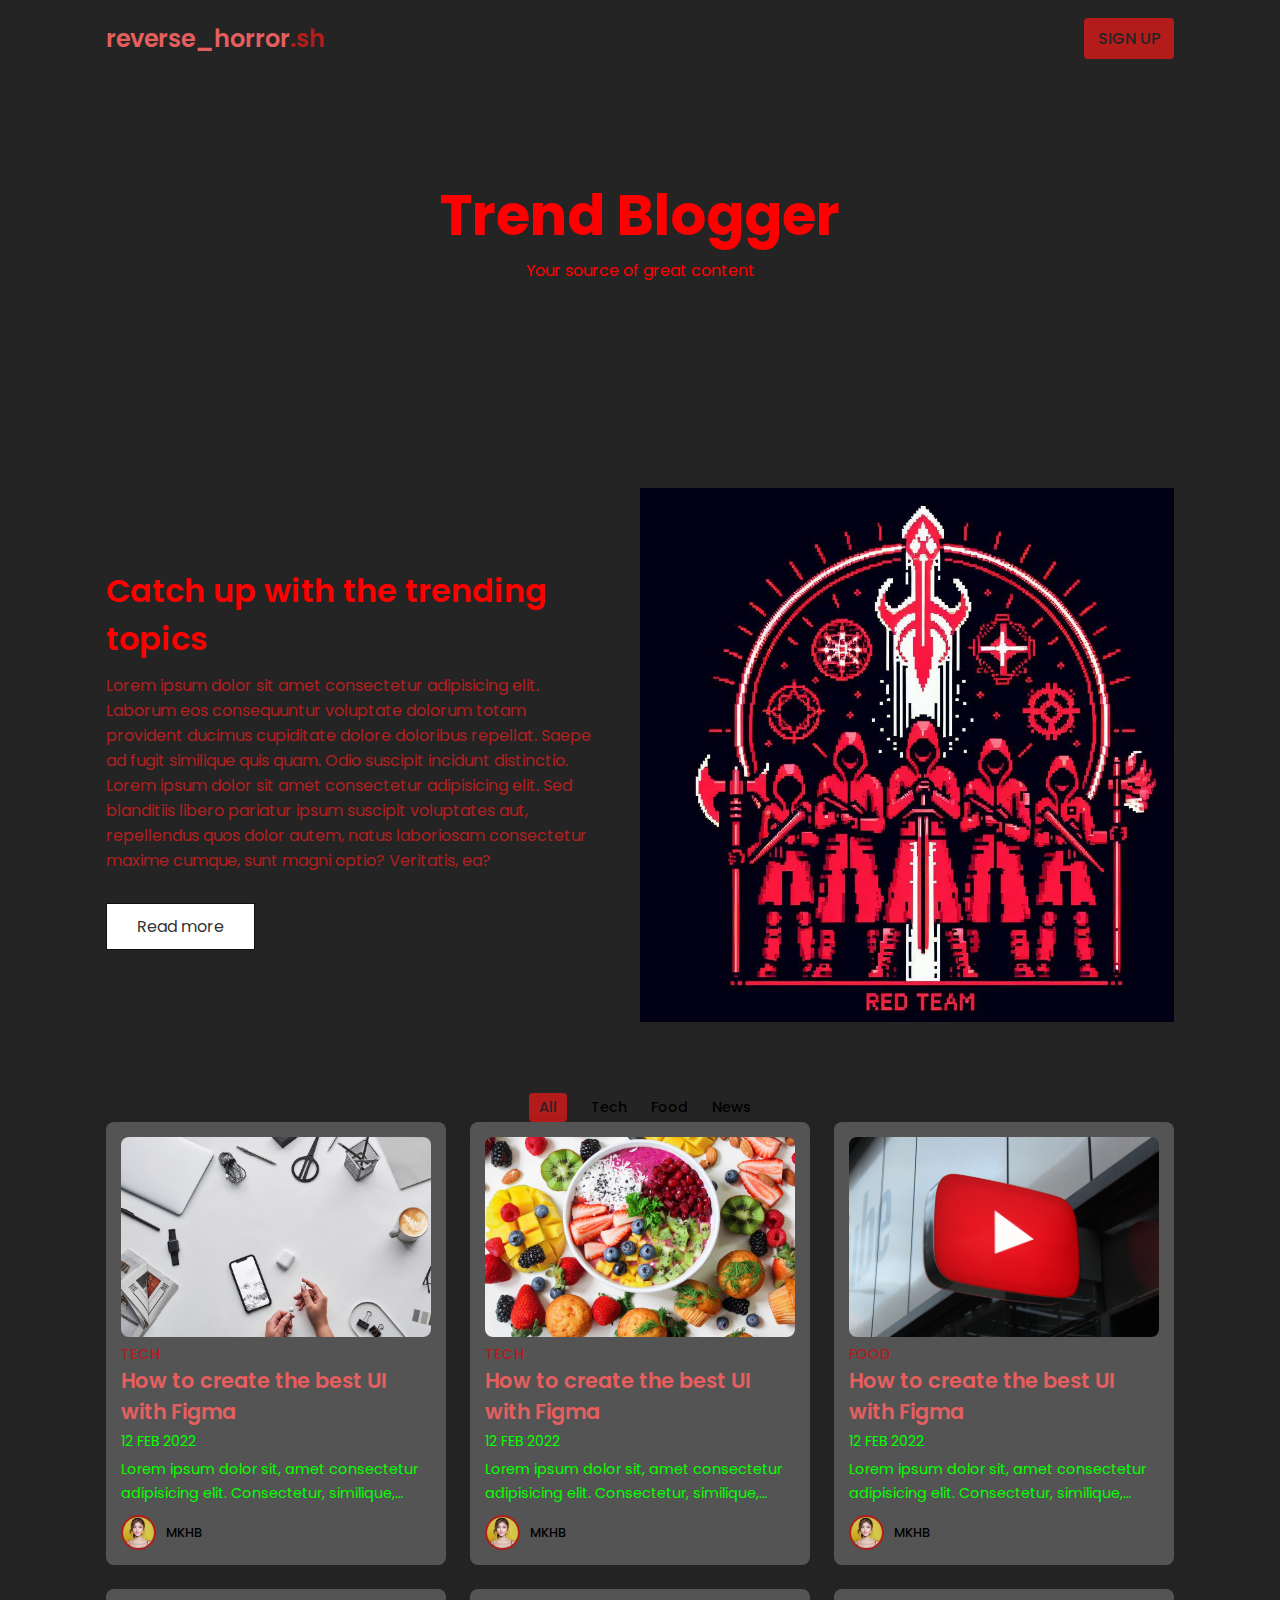
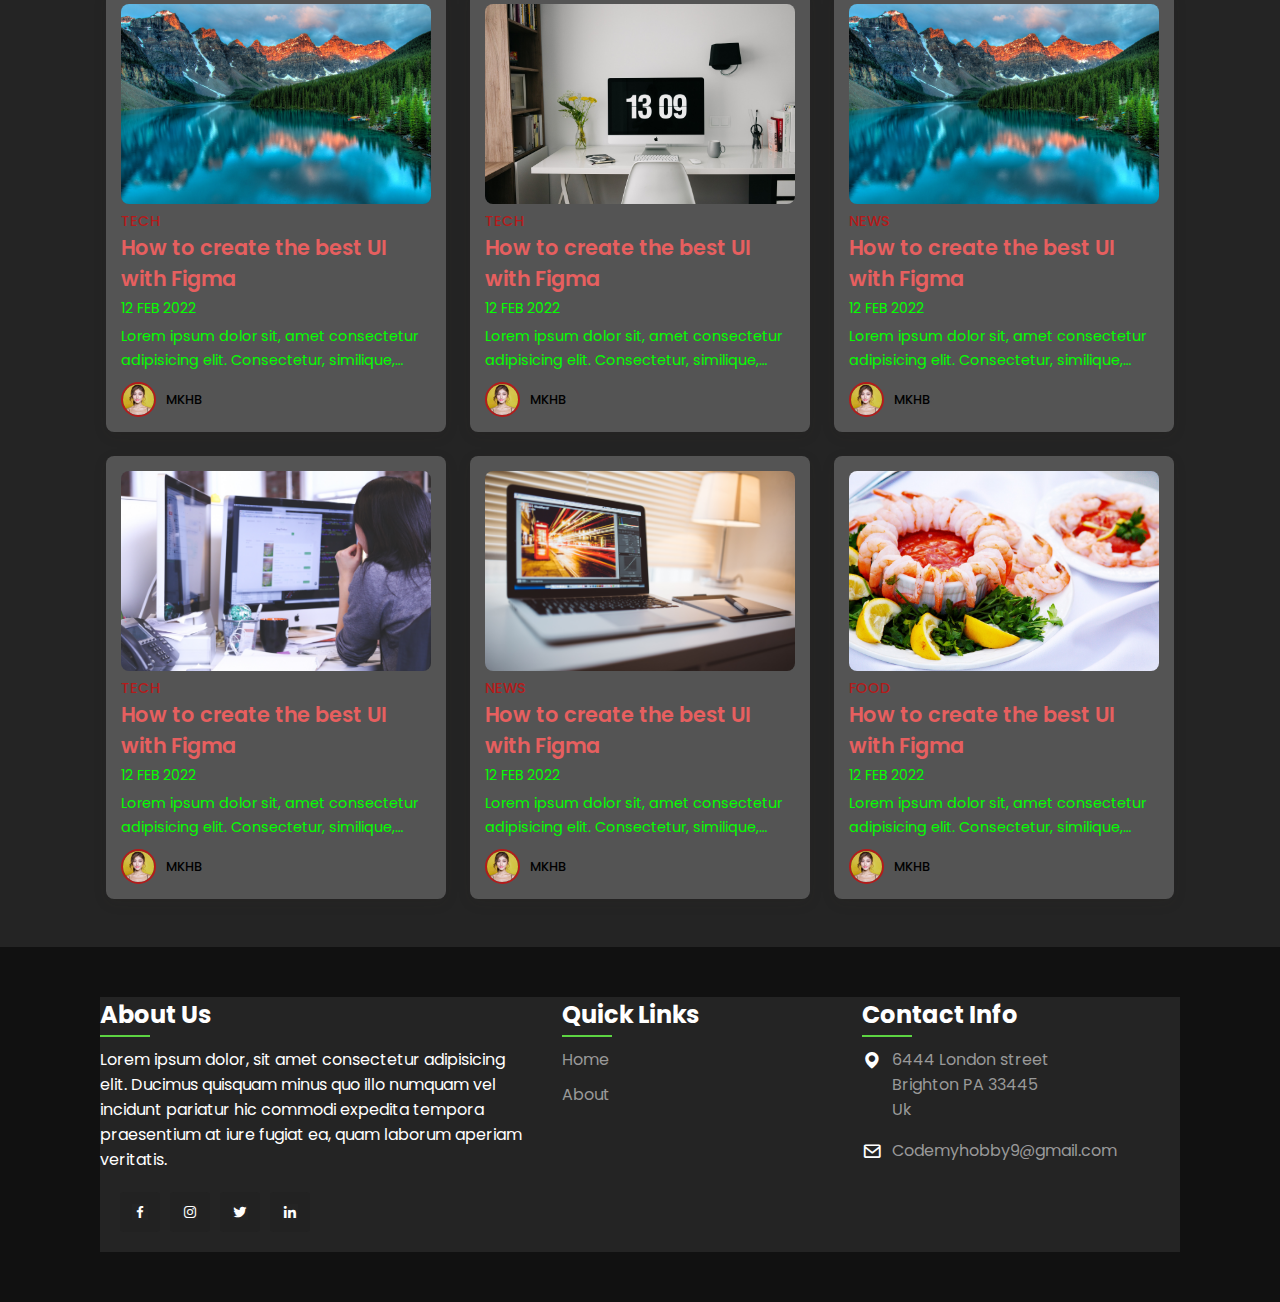
==== index.html @ f409cfcc "BlogProjectStart" ====
<!DOCTYPE html>
<html lang="en">
<head>
    <meta charset="UTF-8">
    <meta http-equiv="X-UA-Compatible" content="IE=edge">
    <meta name="viewport" content="width=device-width, initial-scale=1.0">
    <title>Cyber Security</title>
    <!-- Box-icon -->
    <link href='https://unpkg.com/boxicons@2.1.4/css/boxicons.min.css' rel='stylesheet'>
    <link rel="stylesheet" href="style.css">
</head>
<body>
    <header>
        <div class="nav container">
            <a href="#" class="logo">reverse_horror<span>.sh</span></a>
            <a href="#" class="login">Sign Up</a>
        </div>
    </header>

    <section class="home" id="home">
        <div class="home-text container">
            <h2 class="home-title">Trend Blogger</h2>
            <span class="home-subtitle">Your source of great content</span>
        </div>
    </section>

    <section class="about container" id="about">
        <div class="contentBx">
            <h2 class="titleText">Catch up with the trending topics</h2>
            <p class="title-text">
                Lorem ipsum dolor sit amet consectetur adipisicing elit. Laborum eos consequuntur voluptate dolorum totam provident ducimus cupiditate dolore doloribus repellat. Saepe ad fugit similique quis quam. Odio suscipit incidunt distinctio.
                <br>Lorem ipsum dolor sit amet consectetur adipisicing elit. Sed blanditiis libero pariatur ipsum suscipit voluptates aut, repellendus quos dolor autem, natus laboriosam consectetur maxime cumque, sunt magni optio? Veritatis, ea?
            </p>
            <a href="#" class="btn2">Read more</a>
        </div>
        <div class="imgBx">
            <img src="images/about.jpeg" alt="" class="fitBg">
        </div>
    </section>

    <div class="post-filter container">
        <span class="filter-item active-filter" data-filter="all">All</span>
        <span class="filter-item" data-filter="tech">Tech</span>
        <span class="filter-item" data-filter="food">Food</span>
        <span class="filter-item" data-filter="news">News</span>
    </div>
    
    <div class="post container">
        <!-- Post 1 -->
        <div class="post-box tech">
            <img src="images/img1.jpg" alt="" class="post-img">
            <h2 class="category">Tech</h2>
            <a href="#" class="post-title">How to create the best UI with Figma</a>
            <span class="post-date">12 Feb 2022</span>
            <p class="post-description">Lorem ipsum dolor sit, amet consectetur adipisicing elit. Consectetur, similique, rerum excepturi harum, vitae facilis corrupti vel modi debitis est perferendis aut quasi ea unde repudiandae iste architecto. Corporis, voluptates.</p>
            <div class="profile">
                <img src="images/testi1.jpg" alt="" class="profile-img">
                <span class="profile-name">MKHB</span>
            </div>
        </div>
        <!-- Post 2 -->
        <div class="post-box food">
            <img src="images/img2.jpg" alt="" class="post-img">
            <h2 class="category">Tech</h2>
            <a href="#" class="post-title">How to create the best UI with Figma</a>
            <span class="post-date">12 Feb 2022</span>
            <p class="post-description">Lorem ipsum dolor sit, amet consectetur adipisicing elit. Consectetur, similique, rerum excepturi harum, vitae facilis corrupti vel modi debitis est perferendis aut quasi ea unde repudiandae iste architecto. Corporis, voluptates.</p>
            <div class="profile">
                <img src="images/testi1.jpg" alt="" class="profile-img">
                <span class="profile-name">MKHB</span>
            </div>
        </div>
        <!-- Post 3 -->
        <div class="post-box food">
            <img src="images/img3.jpg" alt="" class="post-img">
            <h2 class="category">Food</h2>
            <a href="#" class="post-title">How to create the best UI with Figma</a>
            <span class="post-date">12 Feb 2022</span>
            <p class="post-description">Lorem ipsum dolor sit, amet consectetur adipisicing elit. Consectetur, similique, rerum excepturi harum, vitae facilis corrupti vel modi debitis est perferendis aut quasi ea unde repudiandae iste architecto. Corporis, voluptates.</p>
            <div class="profile">
                <img src="images/testi1.jpg" alt="" class="profile-img">
                <span class="profile-name">MKHB</span>
            </div>
        </div>
        <!-- Post 4 -->
        <div class="post-box news">
            <img src="images/img4.jpg" alt="" class="post-img">
            <h2 class="category">Tech</h2>
            <a href="#" class="post-title">How to create the best UI with Figma</a>
            <span class="post-date">12 Feb 2022</span>
            <p class="post-description">Lorem ipsum dolor sit, amet consectetur adipisicing elit. Consectetur, similique, rerum excepturi harum, vitae facilis corrupti vel modi debitis est perferendis aut quasi ea unde repudiandae iste architecto. Corporis, voluptates.</p>
            <div class="profile">
                <img src="images/testi1.jpg" alt="" class="profile-img">
                <span class="profile-name">MKHB</span>
            </div>
        </div>
        <!-- Post 5 -->
        <div class="post-box tech">
            <img src="images/img5.jpg" alt="" class="post-img">
            <h2 class="category">Tech</h2>
            <a href="#" class="post-title">How to create the best UI with Figma</a>
            <span class="post-date">12 Feb 2022</span>
            <p class="post-description">Lorem ipsum dolor sit, amet consectetur adipisicing elit. Consectetur, similique, rerum excepturi harum, vitae facilis corrupti vel modi debitis est perferendis aut quasi ea unde repudiandae iste architecto. Corporis, voluptates.</p>
            <div class="profile">
                <img src="images/testi1.jpg" alt="" class="profile-img">
                <span class="profile-name">MKHB</span>
            </div>
        </div>
        <!-- Post 6 -->
        <div class="post-box news">
            <img src="images/img4.jpg" alt="" class="post-img">
            <h2 class="category">News</h2>
            <a href="#" class="post-title">How to create the best UI with Figma</a>
            <span class="post-date">12 Feb 2022</span>
            <p class="post-description">Lorem ipsum dolor sit, amet consectetur adipisicing elit. Consectetur, similique, rerum excepturi harum, vitae facilis corrupti vel modi debitis est perferendis aut quasi ea unde repudiandae iste architecto. Corporis, voluptates.</p>
            <div class="profile">
                <img src="images/testi1.jpg" alt="" class="profile-img">
                <span class="profile-name">MKHB</span>
            </div>
        </div>
        <!-- Post 7 -->
        <div class="post-box tech">
            <img src="images/img7.jpg" alt="" class="post-img">
            <h2 class="category">Tech</h2>
            <a href="#" class="post-title">How to create the best UI with Figma</a>
            <span class="post-date">12 Feb 2022</span>
            <p class="post-description">Lorem ipsum dolor sit, amet consectetur adipisicing elit. Consectetur, similique, rerum excepturi harum, vitae facilis corrupti vel modi debitis est perferendis aut quasi ea unde repudiandae iste architecto. Corporis, voluptates.</p>
            <div class="profile">
                <img src="images/testi1.jpg" alt="" class="profile-img">
                <span class="profile-name">MKHB</span>
            </div>
        </div>
        <!-- Post 1 -->
        <div class="post-box news">
            <img src="images/img8.jpg" alt="" class="post-img">
            <h2 class="category">News</h2>
            <a href="#" class="post-title">How to create the best UI with Figma</a>
            <span class="post-date">12 Feb 2022</span>
            <p class="post-description">Lorem ipsum dolor sit, amet consectetur adipisicing elit. Consectetur, similique, rerum excepturi harum, vitae facilis corrupti vel modi debitis est perferendis aut quasi ea unde repudiandae iste architecto. Corporis, voluptates.</p>
            <div class="profile">
                <img src="images/testi1.jpg" alt="" class="profile-img">
                <span class="profile-name">MKHB</span>
            </div>
        </div>
        <!-- Post 9 -->
        <div class="post-box food">
            <img src="images/img10.jpg" alt="" class="post-img">
            <h2 class="category">Food</h2>
            <a href="#" class="post-title">How to create the best UI with Figma</a>
            <span class="post-date">12 Feb 2022</span>
            <p class="post-description">Lorem ipsum dolor sit, amet consectetur adipisicing elit. Consectetur, similique, rerum excepturi harum, vitae facilis corrupti vel modi debitis est perferendis aut quasi ea unde repudiandae iste architecto. Corporis, voluptates.</p>
            <div class="profile">
                <img src="images/testi1.jpg" alt="" class="profile-img">
                <span class="profile-name">MKHB</span>
            </div>
        </div>
    </div>

    <footer>
        <div class="footer-container">
            <div class="sec aboutus">
                <h2>About Us</h2>
                <p>Lorem ipsum dolor, sit amet consectetur adipisicing elit. Ducimus quisquam minus quo illo numquam vel incidunt pariatur hic commodi expedita tempora praesentium at iure fugiat ea, quam laborum aperiam veritatis.</p>
                <ul class="sci">
                    <li><a href="#"><i class="bx bxl-facebook"></i></a></li>
                    <li><a href="#"><i class="bx bxl-instagram"></i></a></li>
                    <li><a href="#"><i class="bx bxl-twitter"></i></a></li>
                    <li><a href="#"><i class="bx bxl-linkedin"></i></a></li>
                </ul>
            </div>
            <div class="sec quicklinks">
                <h2>Quick Links</h2>
                <ul>
                    <li><a href="#">Home</a></li>
                    <li><a href="#">About</a></li>
                </ul>
            </div>
            <div class="sec contactBx">
                <h2>Contact Info</h2>
                <ul class="info">
                    <li>
                        <span><i class='bx bxs-map'></i></span>
                        <span>6444 London street <br> Brighton PA 33445 <br> Uk</span>
                    </li>
                    <li>
                        <span><i class='bx bx-envelope' ></i></span>
                        <p><a href="mailto:codemyhobby9@gmail.com">Codemyhobby9@gmail.com</a></p>
                    </li>
                </ul>
            </div>
        </div>
    </footer>

    <script src="https://cdnjs.cloudflare.com/ajax/libs/jquery/3.6.1/jquery.min.js" integrity="sha512-aVKKRRi/Q/YV+4mjoKBsE4x3H+BkegoM/em46NNlCqNTmUYADjBbeNefNxYV7giUp0VxICtqdrbqU7iVaeZNXA==" crossorigin="anonymous" referrerpolicy="no-referrer"></script>
    <script src="main.js"></script>
</body>
</html>
---- style.css ----
@import url('https://fonts.googleapis.com/css2?family=Poppins:ital,wght@0,600;0,700;1,400&display=swap');
*{
    font-family: 'Poppins', sans-serif;
    margin: 0;
    padding: 0;
    scroll-behavior: smooth;
    scroll-padding-top: 2rem;
    box-sizing: border-box;
    background-color: rgb(36, 36, 36);
}

/* root values */
:root{
    --container-color: #ff0000;
    --second-color: rgb(180, 27, 27);
    --text-color: #e65f5f;
    --bg-color:  rgb(36, 36, 36);
}

::selection{
    color: var(--bg-color);
    background: var(--second-color);
}

a{
    text-decoration: none;
}

li{
    list-style: none;
}

img{
    width: 100%;
}

section{
    padding: 3rem 0 2rem;
}

.container{
    max-width: 1068px;
    margin: auto;
    width: 100%;
}

a{
    color: #fff;
}

/* Header */
header{
    position: fixed;
    top: 0;
    left: 0;
    width: 100%;
    z-index: 200;
    
}

header.shadow{
    background: var(--bg-color);
    box-shadow: 0 1px 4px hsl(0 4% 14% / 10%);
    transition: .5s;
}

header.shadow .logo{
    color: var(--text-color);
}

.nav{
    display: flex;
    align-items: center;
    justify-content: space-between;
    padding: 18px 0;
}

.logo{
    font-size: 1.5rem;
    font-weight: 600;
    color: #e65f5f;
}

.logo span{
    color: var(--second-color);
}

.login{
    padding: 8px 14px;
    text-transform: uppercase;
    font-weight: 500;
    border-radius: 4px;
    background: var(--second-color);
    color: var(--bg-color);
}

.login:hover{
    background: hsl(0, 62%, 35%);
    transition: .5s;
}

.home{
    width: 100%;
    min-height: 440px;
    display: grid;
    justify-content: center;
    align-items: center;
}

.home-text{
    color:#ff0000;
    text-align: center;
}

.home-title{
    font-size: 3.5rem;
}

.home-subtitle{
    font-size: 1rem;
    font-weight: 400;
}

.about{
    position: relative;
    width: 100%;
    display: flex !important;
    justify-content: center;
    align-items: center;
}

.about .contentBx{
    max-width: 50%;
    width: 50%;
    text-align: left;
    padding-right: 40px;
}

.titleText{
    font-weight: 600;
    color: #ff0000;
    font-size: 2rem;
    margin-bottom: 10px;
}

.title-text{
    color: #b22020;
    font-size: 1em;
}

.about .imgBx{
    position: relative;
    min-width: 50%;
    width: 50%;
    min-height: 500px;
}

.btn2{
    position: relative;
    display: inline-block;
    margin-top: 30px;
    padding: 10px 30px;
    background: #fff;
    border: .8px solid #111;
    color: #333;
    text-decoration: none;
    transition: 0.5s;
}

.btn2:hover{
    background-color: var(--second-color);
    border: none;
    color: #fff;
}

.post-filter{
    display: flex;
    justify-content: center;
    align-items: center;
    column-gap: 1.5rem;
    margin-top: 2rem !important;
}

.filter-item{
    font-size: 0.9rem;
    font-weight: 500;
    cursor: pointer;
}

.active-filter{
    background: var(--second-color);
    color: var(--bg-color);
    padding: 4px 10px;
    border-radius: 4px;
}

.post{
    display: grid;
    grid-template-columns: repeat(auto-fit, minmax(280px, auto));
    justify-content: center;
    gap: 1.5rem;
}

.post-box{
    background: rgb(84, 84, 84);
    box-shadow: 0 4px 14px hsl(35deg 25% 15% / 10%);
    padding: 15px;
    border-radius: 0.5rem;
}

.post-img{
    background: rgb(84, 84, 84);
    width: 100%;
    height: 200px;
    object-fit: cover;
    object-position: center;
    border-radius: 0.5rem;
}

.category{
    background: rgb(84, 84, 84);
    font-size: 0.9rem;
    font-weight: 500;
    text-transform: uppercase;
    color: var(--second-color);
}

.post-title{
    background: rgb(84, 84, 84);
    font-size: 1.3rem;
    font-weight: 600;
    color: var(--text-color);
    display: -webkit-box;
    -webkit-line-clamp: 2;
    -webkit-box-orient: vertical;
    overflow: hidden;
}

.post-date{
    background: rgb(84, 84, 84);
    color:#04ff00;
    display: flex;
    font-size: 0.875rem;
    text-transform: uppercase;
    margin-top: 4px;
    font-weight: 400;
}

.post-description{
    background: rgb(84, 84, 84);
    color: #04ff00;
    font-size: 0.9rem;
    line-height: 1.5rem;
    margin: 5px 0 10px;
    display: -webkit-box;
    -webkit-line-clamp: 2;
    -webkit-box-orient: vertical;
    overflow: hidden;
}

.profile{
    background: rgb(84, 84, 84);
    display: flex;
    align-items: center;
    gap: 10px;
}

.profile-img{
    width: 35px;
    height: 35px;
    border-radius: 50%;
    object-fit: cover;
    object-position: center;
    border: 2px solid var(--second-color);
}

.profile-name{
    background: rgb(84, 84, 84);
    font-size: .8rem;
    font-weight: 500;
}

footer{
    position: relative;
    width: 100%;
    height: auto;
    padding: 50px 100px;
    margin-top: 3rem;
    background: #111;
    display: flex;
    font-family: sans-serif;
    justify-content: space-between;
}

.footer-container{
    display: flex;
    justify-content: space-between;
    flex-wrap: wrap;
    flex-direction: row;
}

.footer-container .sec{
    margin-right: 30px;
}

.footer-container .sec.aboutus{
    width: 40%;
}

.footer-container h2{
    position: relative;
    color: #fff;
    margin-bottom: 15px;
}

.footer-container h2::before{
    content: '';
    position: absolute;
    bottom: -5px;
    left: 0;
    width: 50px;
    height: 2px;
    background: rgb(93, 212, 66);
}

footer p{
    color: #fff;
}

.sci{
    margin: 20px;
    display: flex;
}

.sci li{
    list-style: none;
}

.sci li a{
    display: inline-block;
    width: 40px;
    height: 40px;
    background: #222;
    display: flex;
    justify-content: center;
    align-items: center;
    margin-right: 10px;
    text-decoration: none;
    border-radius: 4px;
    transition: .5s;
}

.sci li a:hover{
    background: rgb(77, 228, 255);
}

.sci i a .bx{
    color: #fff;
    font-size: 20px;
}

.quicklinks{
    position: relative;
    width: 25%;
}

.quicklinks ul li{
    list-style: none;
}

.quicklinks ul li a{
    color: #999;
    text-decoration: none;
    margin-bottom: 10px;
    display: inline-block;
    transition: .3s;
}

.quicklinks ul li a:hover{
    color: #fff;
}

.footer-container .contactBx{
    width: calc(35% - 60px);
    margin-right: 0 !important;
}

.contactBx .info{
    position: relative;
}

.contactBx .info li{
    display: flex !important;
    margin-bottom: 16px;
}

.contactBx .info li span:nth-child(1){
    color: #fff;
    font-size: 20px;
    margin-right: 10px;
}

.contactBx .info li span{
    color: #999;
}

.contactBx .info li a{
    color: #999;
    text-decoration: none;
    transition: .5s;
}

.contactBx .info li a:hover{
    color: #fff;
}

@media (max-width: 1060px){
    .container{
        margin: 0 auto;
        width: 95%;
    }

    .home-text{
        width: 100%
    }
}

@media (max-width: 768px){
    .nav{
        padding: 10px 0;
    }

    section{
        padding: 2rem 0 !important;
    }

    .header-content{
        margin-top: 3rem !important;
    }

    .home{
        min-height: 380px;
    }

    .home-title{
        font-size: 3rem;
    }

    .header-title{
        font-size: 2rem;
    }

    .header-img{
        height: 370px;
    }

    .about{
        flex-direction: column;
    }

    .about .contentBx{
        min-width: 100%;
        width: 100%;
        text-align: center;
        padding-right: 0px;
    }

    .about .contentBx,
    .about .imgBx{
        min-width: 100%;
        width: 100%;
        padding-right: 0px;
        text-align: center;
    }

    .about .imgBx{
        min-height: 250px;
    }

    .btn2{
        margin-bottom: 30px;
    }

    .post-header{
        height: 435px;
    }

    .post-header{
        margin-top: 9rem !important;
    }
}

@media (max-width: 570px){
    .post-header{
        height: 390px;
    }

    .header-title{
        width: 100%;
    }

    .header-img{
        height: 340px;
    }
}

@media (max-width: 396px){
    .home-title{
        font-size: 2rem;
    }

    .home-subtitle{
        font-size: 0.9rem;
    }

    .home{
        min-height: 300px;
    }

    .post-box{
        padding: 10px;
    }

    .header-title{
        font-size: 1.4rem;
    }

    .header-img{
        height: 240px;
    }

    .post-header{
        height: 335px;
    }

    .header-img{
        height: 340px;
    }
}

/* Footer Media Query */
@media (max-width: 991px){
    footer{
        padding: 40px;
        font-size: 20px;
    }

    footer .footer-container{
        flex-direction: column;
    }

    footer .footer-container .sec{
        margin-right: 0;
        margin-bottom: 40px;
    }

    footer .footer-container .sec.aboutus{
        width: 100% !important;
    }

    footer .footer-container .quicklinks{
        width: 100%;
    }

    footer .footer-container .contactBx{
        width: 100%;
    }
}
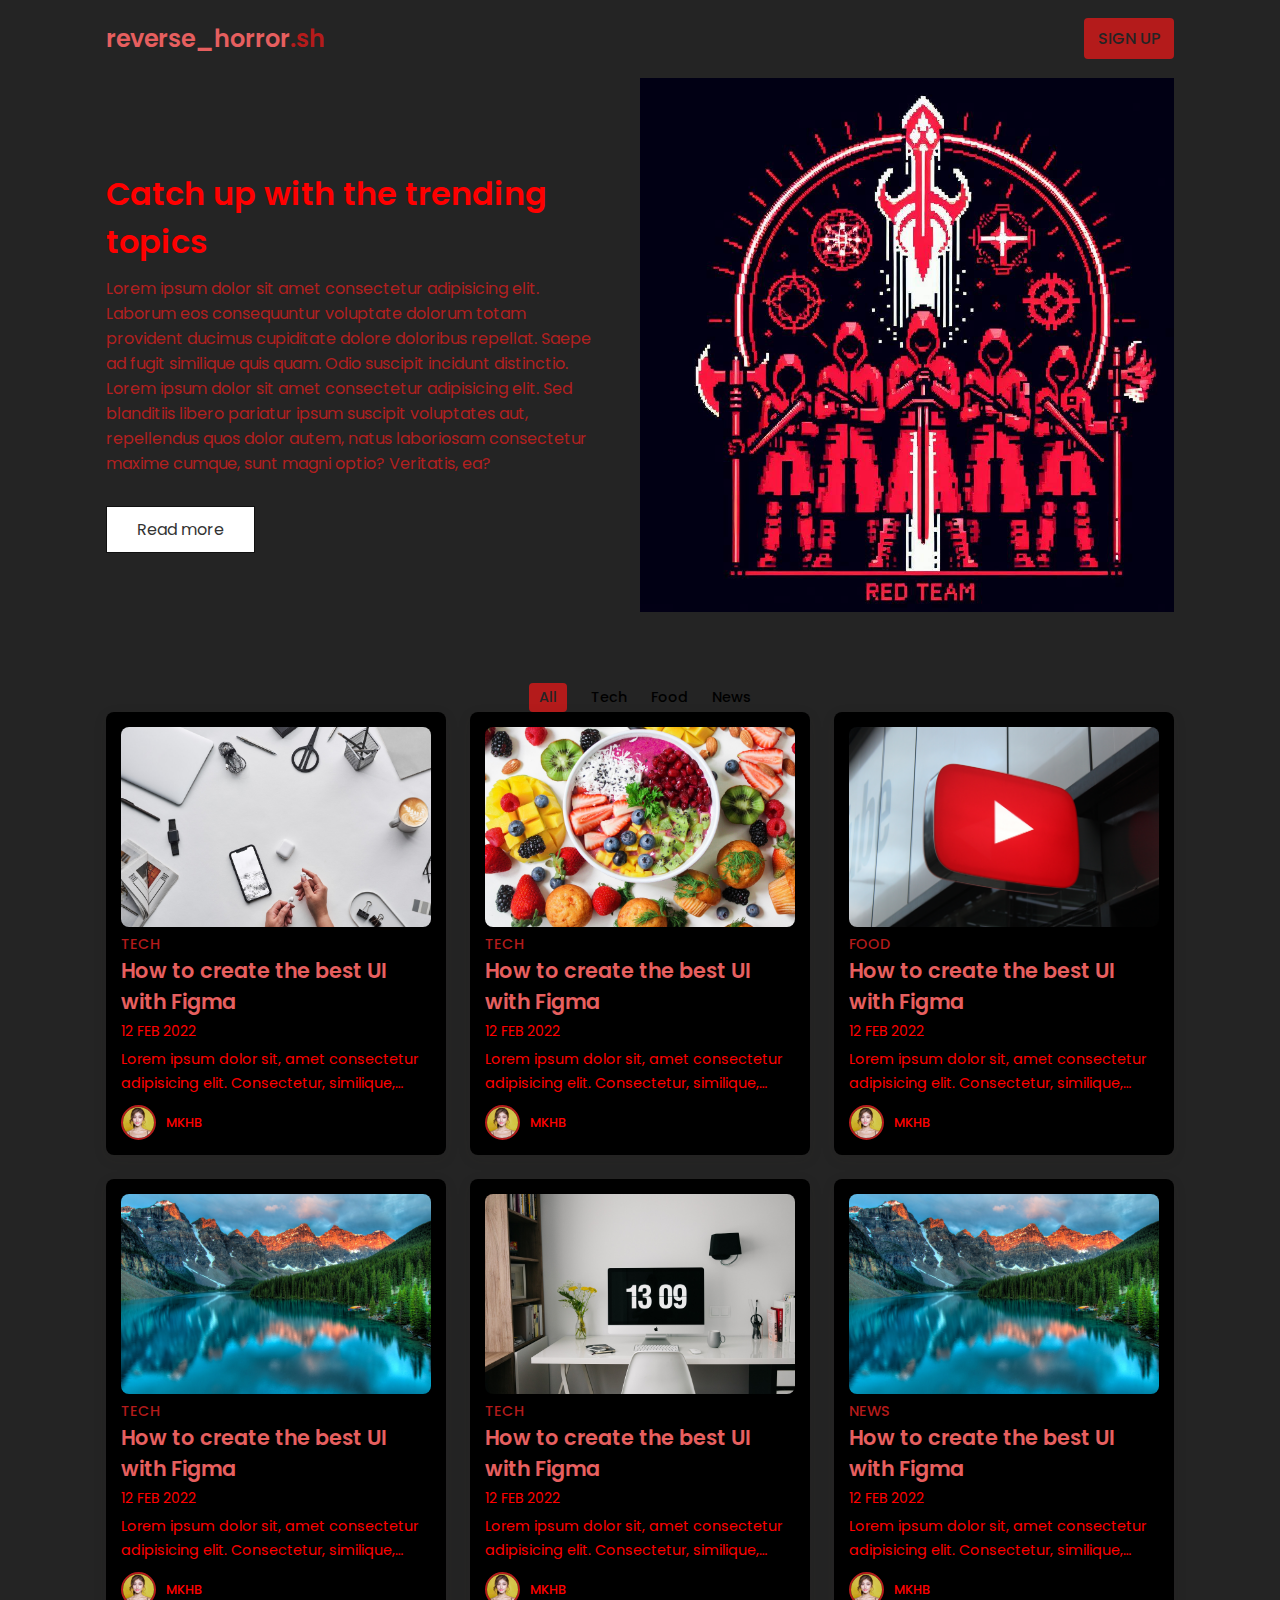
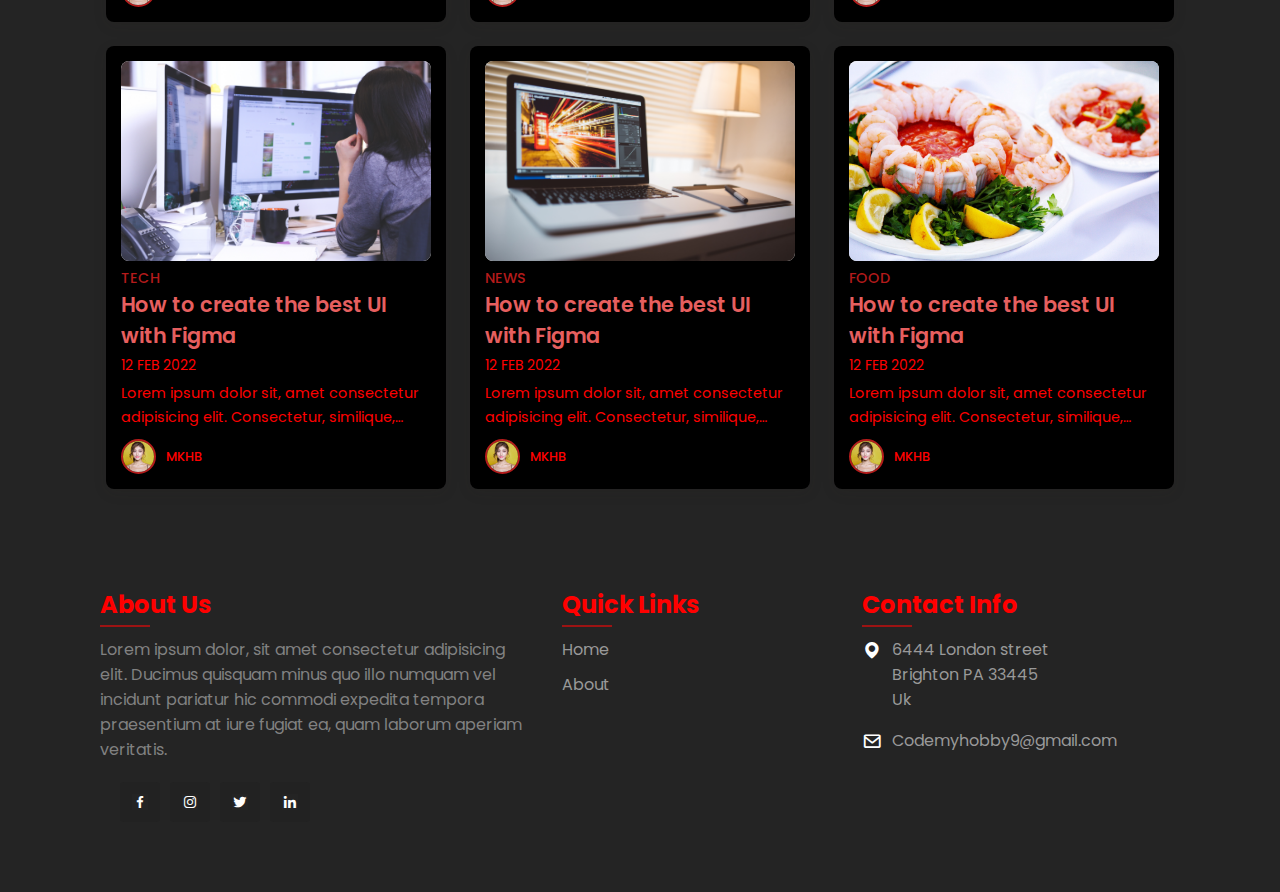
==== commit 07e24414: "Algumas mudanças" ====
--- a/index.html
+++ b/index.html
@@ -17,12 +17,7 @@
         </div>
     </header>
 
-    <section class="home" id="home">
-        <div class="home-text container">
-            <h2 class="home-title">Trend Blogger</h2>
-            <span class="home-subtitle">Your source of great content</span>
-        </div>
-    </section>
+    
 
     <section class="about container" id="about">
         <div class="contentBx">
--- a/style.css
+++ b/style.css
@@ -122,6 +122,7 @@
 }
 
 .about{
+    margin-top: 30px;
     position: relative;
     width: 100%;
     display: flex !important;
@@ -137,6 +138,7 @@
 }
 
 .titleText{
+    margin-top: 25px;
     font-weight: 600;
     color: #ff0000;
     font-size: 2rem;
@@ -202,14 +204,14 @@
 }
 
 .post-box{
-    background: rgb(84, 84, 84);
+    background: rgb(0, 0, 0);
     box-shadow: 0 4px 14px hsl(35deg 25% 15% / 10%);
     padding: 15px;
     border-radius: 0.5rem;
 }
 
 .post-img{
-    background: rgb(84, 84, 84);
+    background: rgb(255, 255, 255);
     width: 100%;
     height: 200px;
     object-fit: cover;
@@ -218,7 +220,7 @@
 }
 
 .category{
-    background: rgb(84, 84, 84);
+    background: black;
     font-size: 0.9rem;
     font-weight: 500;
     text-transform: uppercase;
@@ -226,7 +228,7 @@
 }
 
 .post-title{
-    background: rgb(84, 84, 84);
+    background: black;
     font-size: 1.3rem;
     font-weight: 600;
     color: var(--text-color);
@@ -237,8 +239,8 @@
 }
 
 .post-date{
-    background: rgb(84, 84, 84);
-    color:#04ff00;
+    background: black;
+    color:#ff0000;
     display: flex;
     font-size: 0.875rem;
     text-transform: uppercase;
@@ -247,8 +249,8 @@
 }
 
 .post-description{
-    background: rgb(84, 84, 84);
-    color: #04ff00;
+    background: black;
+    color: #ff0000;
     font-size: 0.9rem;
     line-height: 1.5rem;
     margin: 5px 0 10px;
@@ -259,7 +261,7 @@
 }
 
 .profile{
-    background: rgb(84, 84, 84);
+    background: black;
     display: flex;
     align-items: center;
     gap: 10px;
@@ -275,7 +277,8 @@
 }
 
 .profile-name{
-    background: rgb(84, 84, 84);
+    background: black;
+    color: red;
     font-size: .8rem;
     font-weight: 500;
 }
@@ -286,7 +289,7 @@
     height: auto;
     padding: 50px 100px;
     margin-top: 3rem;
-    background: #111;
+    background:rgb(36, 36, 36);
     display: flex;
     font-family: sans-serif;
     justify-content: space-between;
@@ -309,7 +312,7 @@
 
 .footer-container h2{
     position: relative;
-    color: #fff;
+    color: #ff0000;
     margin-bottom: 15px;
 }
 
@@ -320,11 +323,11 @@
     left: 0;
     width: 50px;
     height: 2px;
-    background: rgb(93, 212, 66);
+    background: rgb(157, 19, 19);
 }
 
 footer p{
-    color: #fff;
+    color: #818181;
 }
 
 .sci{
